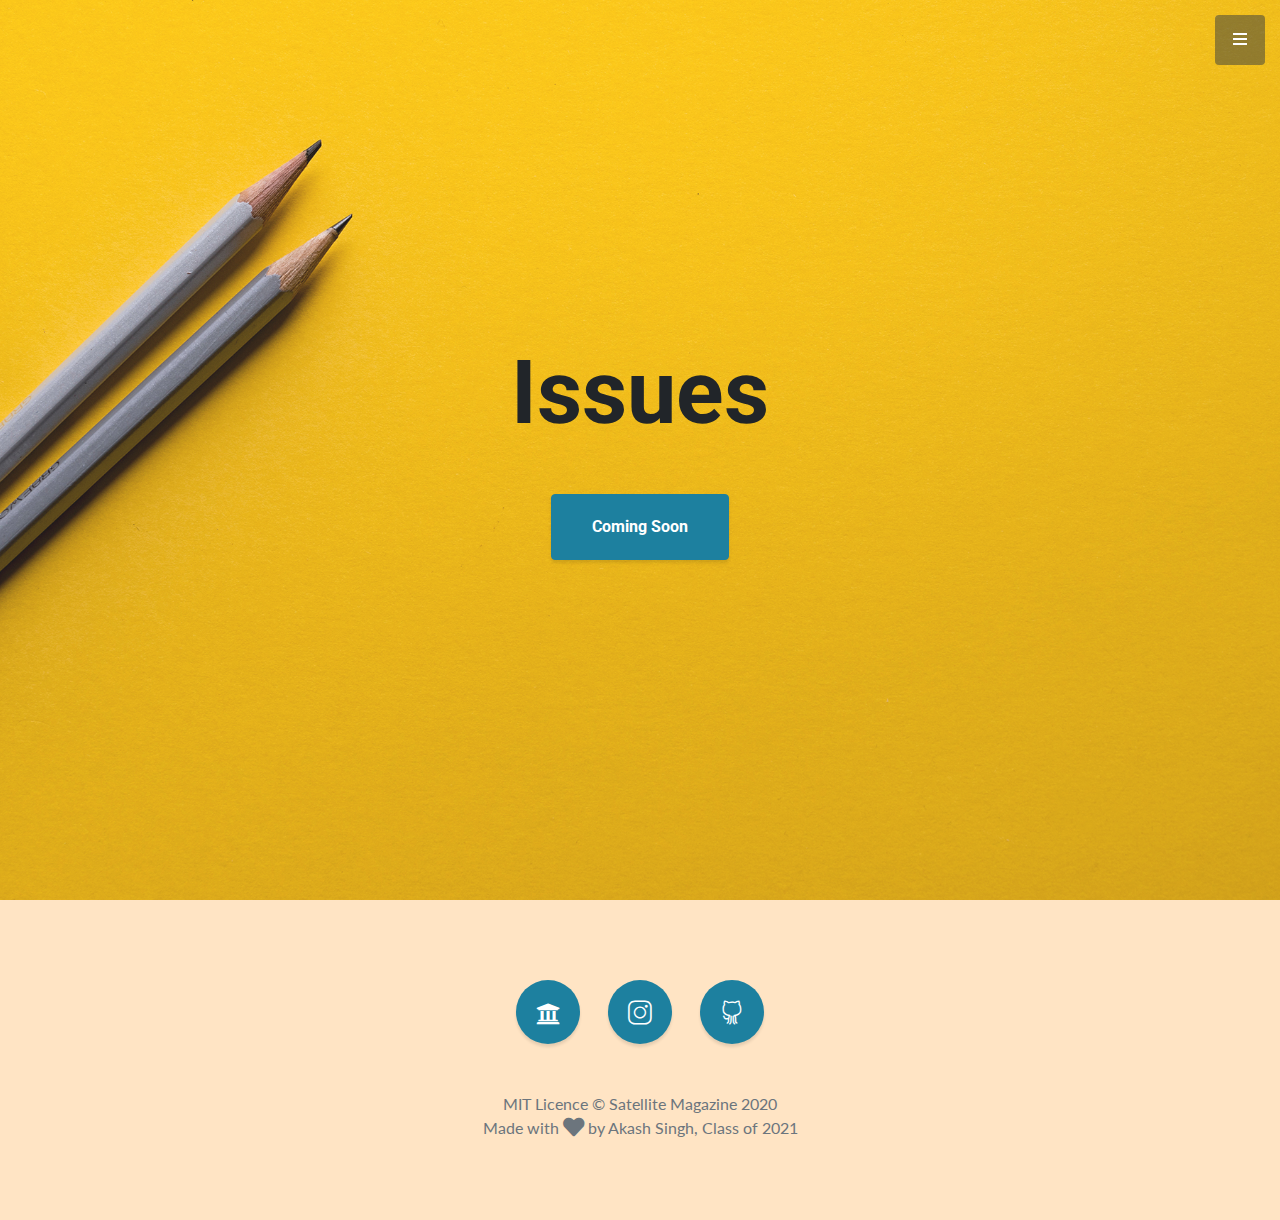
==== src/issue.html @ 0e90b4c0 "Initial commit" ====
<!DOCTYPE html>
<html lang="en">

<head>

  <meta charset="utf-8">
  <meta name="viewport" content="width=device-width, initial-scale=1, shrink-to-fit=no">
  <meta name="description" content="">
  <meta name="author" content="">
  <link href="https://fonts.googleapis.com/css2?family=Open+Sans&family=Raleway&family=Roboto&display=swap" rel="stylesheet">
  <link href="https://fonts.googleapis.com/css2?family=Lato:wght@900&family=Open+Sans&family=Raleway&family=Roboto:wght@400;700&display=swap" rel="stylesheet">

  <title>Satellite - Student Council Magazine</title>

  <!-- Bootstrap Core CSS -->
  <link href="../vendor/bootstrap/css/bootstrap.min.css" rel="stylesheet">

  <!-- Custom Fonts -->
  <link href="../vendor/fontawesome-free/css/all.min.css" rel="stylesheet" type="text/css">
  <link href="../vendor/simple-line-icons/css/simple-line-icons.css" rel="stylesheet">

  <!-- Custom CSS -->
  <link href="../css/stylish-portfolio.min.css" rel="stylesheet">
  <link href="../css/stylish-portfolio.css" rel="stylesheet">

</head>

<body id="page-top">

  <!-- Navigation -->
  <a class="menu-toggle rounded" href="#">
    <i class="fas fa-bars"></i>
  </a>
  <nav id="sidebar-wrapper">
    <ul class="sidebar-nav">
      <li class="sidebar-brand">
        <a class="js-scroll-trigger" href="#page-top" style="font-family: 'Lato', sans-serif;">Satellite</a>
      </li>
      <li class="sidebar-nav-item">
        <a class="js-scroll-trigger" href="#page-top">Home</a>
      </li>
      <li class="sidebar-nav-item">
        <a class="js-scroll-trigger" href="#about">About</a>
      </li>
      <li class="sidebar-nav-item">
        <a class="js-scroll-trigger" href="#services">Team</a>
      </li>
      <li class="sidebar-nav-item">
        <a class="js-scroll-trigger" href="#portfolio">Magazine</a>
      </li>
      <li class="sidebar-nav-item">
        <a class="js-scroll-trigger" href="#contact">Contact</a>
      </li>
    </ul>
  </nav>

  <!-- Header -->
  <header class="masthead d-flex" style="font-family: roboto;">
    <div class="container text-center my-auto">
      <h1 class="mb-1">Issues</h1>
      <h3 class="mb-5">
      </h3>
      <a class="btn btn-primary btn-xl js-scroll-trigger" href="#issues">Coming Soon</a>
    </div>
    <div class="overlay"></div>
  </header>
</body>
  <!-- Footer -->
  <footer class="footer text-center" style="font-family: lato; background-color:bisque;">
    <div class="container">
      <ul class="list-inline mb-5">
        <li class="list-inline-item">
          <a class="social-link rounded-circle text-white mr-3" href="#!" target="_blank">
            <i class="fa fa-university"></i>
          </a>
        </li>
        <li class="list-inline-item">
          <a class="social-link rounded-circle text-white mr-3" href="https://www.instagram.com/satellitemagazine_tbs/" target="_blank">
            <i class="icon-social-instagram"></i>
          </a>
        </li>
        <li class="list-inline-item">
          <a class="social-link rounded-circle text-white" href="#!" target="_blank">
            <i class="icon-social-github"></i>
          </a>
        </li>
      </ul>
      <p class="text-muted mb-0">MIT Licence &copy; Satellite Magazine 2020</p>
      <p class="text-muted  mb-0">Made with
        <i class="fa fa-lg fa-heart"></i>
        by Akash Singh, Class of 2021</p>
    </div>
  </footer>

  <!-- Scroll to Top Button-->
  <a class="scroll-to-top rounded js-scroll-trigger" href="#page-top">
    <i class="fas fa-angle-up"></i>
  </a>

  <!-- Bootstrap core JavaScript -->
  <script src="../vendor/jquery/jquery.min.js"></script>
  <script src="../vendor/bootstrap/js/bootstrap.bundle.min.js"></script>

  <!-- Plugin JavaScript -->
  <script src="../vendor/jquery-easing/jquery.easing.min.js"></script>

  <!-- Custom scripts for this template -->
  <script src="../js/stylish-portfolio.min.js"></script>

</body>

</html>
---- vendor/simple-line-icons/css/simple-line-icons.css ----
@font-face {
  font-family: 'simple-line-icons';
  src: url('../fonts/Simple-Line-Icons.eot?v=2.4.0');
  src: url('../fonts/Simple-Line-Icons.eot?v=2.4.0#iefix') format('embedded-opentype'), url('../fonts/Simple-Line-Icons.woff2?v=2.4.0') format('woff2'), url('../fonts/Simple-Line-Icons.ttf?v=2.4.0') format('truetype'), url('../fonts/Simple-Line-Icons.woff?v=2.4.0') format('woff'), url('../fonts/Simple-Line-Icons.svg?v=2.4.0#simple-line-icons') format('svg');
  font-weight: normal;
  font-style: normal;
}
/*
 Use the following CSS code if you want to have a class per icon.
 Instead of a list of all class selectors, you can use the generic [class*="icon-"] selector, but it's slower:
*/
.icon-user,
.icon-people,
.icon-user-female,
.icon-user-follow,
.icon-user-following,
.icon-user-unfollow,
.icon-login,
.icon-logout,
.icon-emotsmile,
.icon-phone,
.icon-call-end,
.icon-call-in,
.icon-call-out,
.icon-map,
.icon-location-pin,
.icon-direction,
.icon-directions,
.icon-compass,
.icon-layers,
.icon-menu,
.icon-list,
.icon-options-vertical,
.icon-options,
.icon-arrow-down,
.icon-arrow-left,
.icon-arrow-right,
.icon-arrow-up,
.icon-arrow-up-circle,
.icon-arrow-left-circle,
.icon-arrow-right-circle,
.icon-arrow-down-circle,
.icon-check,
.icon-clock,
.icon-plus,
.icon-minus,
.icon-close,
.icon-event,
.icon-exclamation,
.icon-organization,
.icon-trophy,
.icon-screen-smartphone,
.icon-screen-desktop,
.icon-plane,
.icon-notebook,
.icon-mustache,
.icon-mouse,
.icon-magnet,
.icon-energy,
.icon-disc,
.icon-cursor,
.icon-cursor-move,
.icon-crop,
.icon-chemistry,
.icon-speedometer,
.icon-shield,
.icon-screen-tablet,
.icon-magic-wand,
.icon-hourglass,
.icon-graduation,
.icon-ghost,
.icon-game-controller,
.icon-fire,
.icon-eyeglass,
.icon-envelope-open,
.icon-envelope-letter,
.icon-bell,
.icon-badge,
.icon-anchor,
.icon-wallet,
.icon-vector,
.icon-speech,
.icon-puzzle,
.icon-printer,
.icon-present,
.icon-playlist,
.icon-pin,
.icon-picture,
.icon-handbag,
.icon-globe-alt,
.icon-globe,
.icon-folder-alt,
.icon-folder,
.icon-film,
.icon-feed,
.icon-drop,
.icon-drawer,
.icon-docs,
.icon-doc,
.icon-diamond,
.icon-cup,
.icon-calculator,
.icon-bubbles,
.icon-briefcase,
.icon-book-open,
.icon-basket-loaded,
.icon-basket,
.icon-bag,
.icon-action-undo,
.icon-action-redo,
.icon-wrench,
.icon-umbrella,
.icon-trash,
.icon-tag,
.icon-support,
.icon-frame,
.icon-size-fullscreen,
.icon-size-actual,
.icon-shuffle,
.icon-share-alt,
.icon-share,
.icon-rocket,
.icon-question,
.icon-pie-chart,
.icon-pencil,
.icon-note,
.icon-loop,
.icon-home,
.icon-grid,
.icon-graph,
.icon-microphone,
.icon-music-tone-alt,
.icon-music-tone,
.icon-earphones-alt,
.icon-earphones,
.icon-equalizer,
.icon-like,
.icon-dislike,
.icon-control-start,
.icon-control-rewind,
.icon-control-play,
.icon-control-pause,
.icon-control-forward,
.icon-control-end,
.icon-volume-1,
.icon-volume-2,
.icon-volume-off,
.icon-calendar,
.icon-bulb,
.icon-chart,
.icon-ban,
.icon-bubble,
.icon-camrecorder,
.icon-camera,
.icon-cloud-download,
.icon-cloud-upload,
.icon-envelope,
.icon-eye,
.icon-flag,
.icon-heart,
.icon-info,
.icon-key,
.icon-link,
.icon-lock,
.icon-lock-open,
.icon-magnifier,
.icon-magnifier-add,
.icon-magnifier-remove,
.icon-paper-clip,
.icon-paper-plane,
.icon-power,
.icon-refresh,
.icon-reload,
.icon-settings,
.icon-star,
.icon-symbol-female,
.icon-symbol-male,
.icon-target,
.icon-credit-card,
.icon-paypal,
.icon-social-tumblr,
.icon-social-twitter,
.icon-social-facebook,
.icon-social-instagram,
.icon-social-linkedin,
.icon-social-pinterest,
.icon-social-github,
.icon-social-google,
.icon-social-reddit,
.icon-social-skype,
.icon-social-dribbble,
.icon-social-behance,
.icon-social-foursqare,
.icon-social-soundcloud,
.icon-social-spotify,
.icon-social-stumbleupon,
.icon-social-youtube,
.icon-social-dropbox,
.icon-social-vkontakte,
.icon-social-steam {
  font-family: 'simple-line-icons';
  speak: none;
  font-style: normal;
  font-weight: normal;
  font-variant: normal;
  text-transform: none;
  line-height: 1;
  /* Better Font Rendering =========== */
  -webkit-font-smoothing: antialiased;
  -moz-osx-font-smoothing: grayscale;
}
.icon-user:before {
  content: "\e005";
}
.icon-people:before {
  content: "\e001";
}
.icon-user-female:before {
  content: "\e000";
}
.icon-user-follow:before {
  content: "\e002";
}
.icon-user-following:before {
  content: "\e003";
}
.icon-user-unfollow:before {
  content: "\e004";
}
.icon-login:before {
  content: "\e066";
}
.icon-logout:before {
  content: "\e065";
}
.icon-emotsmile:before {
  content: "\e021";
}
.icon-phone:before {
  content: "\e600";
}
.icon-call-end:before {
  content: "\e048";
}
.icon-call-in:before {
  content: "\e047";
}
.icon-call-out:before {
  content: "\e046";
}
.icon-map:before {
  content: "\e033";
}
.icon-location-pin:before {
  content: "\e096";
}
.icon-direction:before {
  content: "\e042";
}
.icon-directions:before {
  content: "\e041";
}
.icon-compass:before {
  content: "\e045";
}
.icon-layers:before {
  content: "\e034";
}
.icon-menu:before {
  content: "\e601";
}
.icon-list:before {
  content: "\e067";
}
.icon-options-vertical:before {
  content: "\e602";
}
.icon-options:before {
  content: "\e603";
}
.icon-arrow-down:before {
  content: "\e604";
}
.icon-arrow-left:before {
  content: "\e605";
}
.icon-arrow-right:before {
  content: "\e606";
}
.icon-arrow-up:before {
  content: "\e607";
}
.icon-arrow-up-circle:before {
  content: "\e078";
}
.icon-arrow-left-circle:before {
  content: "\e07a";
}
.icon-arrow-right-circle:before {
  content: "\e079";
}
.icon-arrow-down-circle:before {
  content: "\e07b";
}
.icon-check:before {
  content: "\e080";
}
.icon-clock:before {
  content: "\e081";
}
.icon-plus:before {
  content: "\e095";
}
.icon-minus:before {
  content: "\e615";
}
.icon-close:before {
  content: "\e082";
}
.icon-event:before {
  content: "\e619";
}
.icon-exclamation:before {
  content: "\e617";
}
.icon-organization:before {
  content: "\e616";
}
.icon-trophy:before {
  content: "\e006";
}
.icon-screen-smartphone:before {
  content: "\e010";
}
.icon-screen-desktop:before {
  content: "\e011";
}
.icon-plane:before {
  content: "\e012";
}
.icon-notebook:before {
  content: "\e013";
}
.icon-mustache:before {
  content: "\e014";
}
.icon-mouse:before {
  content: "\e015";
}
.icon-magnet:before {
  content: "\e016";
}
.icon-energy:before {
  content: "\e020";
}
.icon-disc:before {
  content: "\e022";
}
.icon-cursor:before {
  content: "\e06e";
}
.icon-cursor-move:before {
  content: "\e023";
}
.icon-crop:before {
  content: "\e024";
}
.icon-chemistry:before {
  content: "\e026";
}
.icon-speedometer:before {
  content: "\e007";
}
.icon-shield:before {
  content: "\e00e";
}
.icon-screen-tablet:before {
  content: "\e00f";
}
.icon-magic-wand:before {
  content: "\e017";
}
.icon-hourglass:before {
  content: "\e018";
}
.icon-graduation:before {
  content: "\e019";
}
.icon-ghost:before {
  content: "\e01a";
}
.icon-game-controller:before {
  content: "\e01b";
}
.icon-fire:before {
  content: "\e01c";
}
.icon-eyeglass:before {
  content: "\e01d";
}
.icon-envelope-open:before {
  content: "\e01e";
}
.icon-envelope-letter:before {
  content: "\e01f";
}
.icon-bell:before {
  content: "\e027";
}
.icon-badge:before {
  content: "\e028";
}
.icon-anchor:before {
  content: "\e029";
}
.icon-wallet:before {
  content: "\e02a";
}
.icon-vector:before {
  content: "\e02b";
}
.icon-speech:before {
  content: "\e02c";
}
.icon-puzzle:before {
  content: "\e02d";
}
.icon-printer:before {
  content: "\e02e";
}
.icon-present:before {
  content: "\e02f";
}
.icon-playlist:before {
  content: "\e030";
}
.icon-pin:before {
  content: "\e031";
}
.icon-picture:before {
  content: "\e032";
}
.icon-handbag:before {
  content: "\e035";
}
.icon-globe-alt:before {
  content: "\e036";
}
.icon-globe:before {
  content: "\e037";
}
.icon-folder-alt:before {
  content: "\e039";
}
.icon-folder:before {
  content: "\e089";
}
.icon-film:before {
  content: "\e03a";
}
.icon-feed:before {
  content: "\e03b";
}
.icon-drop:before {
  content: "\e03e";
}
.icon-drawer:before {
  content: "\e03f";
}
.icon-docs:before {
  content: "\e040";
}
.icon-doc:before {
  content: "\e085";
}
.icon-diamond:before {
  content: "\e043";
}
.icon-cup:before {
  content: "\e044";
}
.icon-calculator:before {
  content: "\e049";
}
.icon-bubbles:before {
  content: "\e04a";
}
.icon-briefcase:before {
  content: "\e04b";
}
.icon-book-open:before {
  content: "\e04c";
}
.icon-basket-loaded:before {
  content: "\e04d";
}
.icon-basket:before {
  content: "\e04e";
}
.icon-bag:before {
  content: "\e04f";
}
.icon-action-undo:before {
  content: "\e050";
}
.icon-action-redo:before {
  content: "\e051";
}
.icon-wrench:before {
  content: "\e052";
}
.icon-umbrella:before {
  content: "\e053";
}
.icon-trash:before {
  content: "\e054";
}
.icon-tag:before {
  content: "\e055";
}
.icon-support:before {
  content: "\e056";
}
.icon-frame:before {
  content: "\e038";
}
.icon-size-fullscreen:before {
  content: "\e057";
}
.icon-size-actual:before {
  content: "\e058";
}
.icon-shuffle:before {
  content: "\e059";
}
.icon-share-alt:before {
  content: "\e05a";
}
.icon-share:before {
  content: "\e05b";
}
.icon-rocket:before {
  content: "\e05c";
}
.icon-question:before {
  content: "\e05d";
}
.icon-pie-chart:before {
  content: "\e05e";
}
.icon-pencil:before {
  content: "\e05f";
}
.icon-note:before {
  content: "\e060";
}
.icon-loop:before {
  content: "\e064";
}
.icon-home:before {
  content: "\e069";
}
.icon-grid:before {
  content: "\e06a";
}
.icon-graph:before {
  content: "\e06b";
}
.icon-microphone:before {
  content: "\e063";
}
.icon-music-tone-alt:before {
  content: "\e061";
}
.icon-music-tone:before {
  content: "\e062";
}
.icon-earphones-alt:before {
  content: "\e03c";
}
.icon-earphones:before {
  content: "\e03d";
}
.icon-equalizer:before {
  content: "\e06c";
}
.icon-like:before {
  content: "\e068";
}
.icon-dislike:before {
  content: "\e06d";
}
.icon-control-start:before {
  content: "\e06f";
}
.icon-control-rewind:before {
  content: "\e070";
}
.icon-control-play:before {
  content: "\e071";
}
.icon-control-pause:before {
  content: "\e072";
}
.icon-control-forward:before {
  content: "\e073";
}
.icon-control-end:before {
  content: "\e074";
}
.icon-volume-1:before {
  content: "\e09f";
}
.icon-volume-2:before {
  content: "\e0a0";
}
.icon-volume-off:before {
  content: "\e0a1";
}
.icon-calendar:before {
  content: "\e075";
}
.icon-bulb:before {
  content: "\e076";
}
.icon-chart:before {
  content: "\e077";
}
.icon-ban:before {
  content: "\e07c";
}
.icon-bubble:before {
  content: "\e07d";
}
.icon-camrecorder:before {
  content: "\e07e";
}
.icon-camera:before {
  content: "\e07f";
}
.icon-cloud-download:before {
  content: "\e083";
}
.icon-cloud-upload:before {
  content: "\e084";
}
.icon-envelope:before {
  content: "\e086";
}
.icon-eye:before {
  content: "\e087";
}
.icon-flag:before {
  content: "\e088";
}
.icon-heart:before {
  content: "\e08a";
}
.icon-info:before {
  content: "\e08b";
}
.icon-key:before {
  content: "\e08c";
}
.icon-link:before {
  content: "\e08d";
}
.icon-lock:before {
  content: "\e08e";
}
.icon-lock-open:before {
  content: "\e08f";
}
.icon-magnifier:before {
  content: "\e090";
}
.icon-magnifier-add:before {
  content: "\e091";
}
.icon-magnifier-remove:before {
  content: "\e092";
}
.icon-paper-clip:before {
  content: "\e093";
}
.icon-paper-plane:before {
  content: "\e094";
}
.icon-power:before {
  content: "\e097";
}
.icon-refresh:before {
  content: "\e098";
}
.icon-reload:before {
  content: "\e099";
}
.icon-settings:before {
  content: "\e09a";
}
.icon-star:before {
  content: "\e09b";
}
.icon-symbol-female:before {
  content: "\e09c";
}
.icon-symbol-male:before {
  content: "\e09d";
}
.icon-target:before {
  content: "\e09e";
}
.icon-credit-card:before {
  content: "\e025";
}
.icon-paypal:before {
  content: "\e608";
}
.icon-social-tumblr:before {
  content: "\e00a";
}
.icon-social-twitter:before {
  content: "\e009";
}
.icon-social-facebook:before {
  content: "\e00b";
}
.icon-social-instagram:before {
  content: "\e609";
}
.icon-social-linkedin:before {
  content: "\e60a";
}
.icon-social-pinterest:before {
  content: "\e60b";
}
.icon-social-github:before {
  content: "\e60c";
}
.icon-social-google:before {
  content: "\e60d";
}
.icon-social-reddit:before {
  content: "\e60e";
}
.icon-social-skype:before {
  content: "\e60f";
}
.icon-social-dribbble:before {
  content: "\e00d";
}
.icon-social-behance:before {
  content: "\e610";
}
.icon-social-foursqare:before {
  content: "\e611";
}
.icon-social-soundcloud:before {
  content: "\e612";
}
.icon-social-spotify:before {
  content: "\e613";
}
.icon-social-stumbleupon:before {
  content: "\e614";
}
.icon-social-youtube:before {
  content: "\e008";
}
.icon-social-dropbox:before {
  content: "\e00c";
}
.icon-social-vkontakte:before {
  content: "\e618";
}
.icon-social-steam:before {
  content: "\e620";
}
---- css/stylish-portfolio.min.css ----
/*!
 * Start Bootstrap - Stylish Portfolio v5.0.8 (https://startbootstrap.com/themes/stylish-portfolio)
 * Copyright 2013-2020 Start Bootstrap
 * Licensed under MIT (https://github.com/StartBootstrap/startbootstrap-stylish-portfolio/blob/master/LICENSE)
 */
 
 body,html{width:100%;height:100%}body{font-family:'Source Sans Pro'}.btn-xl{padding:1.25rem 2.5rem}.content-section{padding-top:7.5rem;padding-bottom:7.5rem}.content-section-heading h2{font-size:3rem}.content-section-heading h3{font-size:1rem;text-transform:uppercase}h1,h2,h3,h4,h5,h6{font-weight:700}.text-faded{color:rgba(255,255,255,.7)}.map{height:30rem}@media (max-width:992px){.map{height:75%}}.map iframe{pointer-events:none}.scroll-to-top{position:fixed;right:15px;bottom:15px;display:none;width:50px;height:50px;text-align:center;color:#fff;background:rgba(52,58,64,.5);line-height:45px}.scroll-to-top:focus,.scroll-to-top:hover{color:#fff}.scroll-to-top:hover{background:#343a40}.scroll-to-top i{font-weight:800}.masthead{min-height:30rem;position:relative;display:table;width:100%;height:auto;padding-top:8rem;padding-bottom:8rem;background:linear-gradient(90deg,rgba(255,255,255,.1) 0,rgba(255,255,255,.1) 100%),url(../img/bg-masthead.jpg);background-position:center center;background-repeat:no-repeat;background-size:cover}.masthead h1{font-size:4rem;margin:0;padding:0}@media (min-width:992px){.masthead{height:100vh}.masthead h1{font-size:5.5rem}}#sidebar-wrapper{position:fixed;z-index:2;right:0;width:250px;height:100%;transition:all .4s ease 0s;transform:translateX(250px);background:#1d809f;border-left:1px solid rgba(255,255,255,.1)}.sidebar-nav{position:absolute;top:0;width:250px;margin:0;padding:0;list-style:none}.sidebar-nav li.sidebar-nav-item a{display:block;text-decoration:none;color:#fff;padding:15px}.sidebar-nav li a:hover{text-decoration:none;color:#fff;background:rgba(255,255,255,.2)}.sidebar-nav li a:active,.sidebar-nav li a:focus{text-decoration:none}.sidebar-nav>.sidebar-brand{font-size:1.2rem;background:rgba(52,58,64,.1);height:80px;line-height:50px;padding-top:15px;padding-bottom:15px;padding-left:15px}.sidebar-nav>.sidebar-brand a{color:#fff}.sidebar-nav>.sidebar-brand a:hover{color:#fff;background:0 0}#sidebar-wrapper.active{right:250px;width:250px;transition:all .4s ease 0s}.menu-toggle{position:fixed;right:15px;top:15px;width:50px;height:50px;text-align:center;color:#fff;background:rgba(52,58,64,.5);line-height:50px;z-index:999}.menu-toggle:focus,.menu-toggle:hover{color:#fff}.menu-toggle:hover{background:#343a40}.service-icon{background-color:#fff;color:#1d809f;height:7rem;width:7rem;display:block;line-height:7.5rem;font-size:2.25rem;box-shadow:0 3px 3px 0 rgba(0,0,0,.1)}.callout{padding:15rem 0;background:linear-gradient(90deg,rgba(255,255,255,.1) 0,rgba(255,255,255,.1) 100%),url(../img/bg-callout.jpg);background-position:center center;background-repeat:no-repeat;background-size:cover}.callout h2{font-size:3.5rem;font-weight:700;display:block;max-width:30rem}.portfolio-item{display:block;position:relative;overflow:hidden;max-width:530px;margin:auto auto 1rem}.portfolio-item .caption{display:flex;height:100%;width:100%;background-color:rgba(33,37,41,.2);position:absolute;top:0;bottom:0;z-index:1}.portfolio-item .caption .caption-content{color:#fff;margin:auto 2rem 2rem}.portfolio-item .caption .caption-content h2{font-size:.8rem;text-transform:uppercase}.portfolio-item .caption .caption-content p{font-weight:300;font-size:1.2rem}@media (min-width:992px){.portfolio-item{max-width:none;margin:0}.portfolio-item .caption{transition:background-color .7s,-webkit-clip-path .25s ease-out;transition:clip-path .25s ease-out,background-color .7s;transition:clip-path .25s ease-out,background-color .7s,-webkit-clip-path .25s ease-out;-webkit-clip-path:inset(0);clip-path:inset(0)}.portfolio-item .caption .caption-content{transition:opacity .25s;margin-left:5rem;margin-right:5rem;margin-bottom:5rem}.portfolio-item img{transition:-webkit-clip-path .25s ease-out;transition:clip-path .25s ease-out;transition:clip-path .25s ease-out,-webkit-clip-path .25s ease-out;-webkit-clip-path:inset(-1px);clip-path:inset(-1px)}.portfolio-item:hover img{-webkit-clip-path:inset(2rem);clip-path:inset(2rem)}.portfolio-item:hover .caption{background-color:rgba(29,128,159,.9);-webkit-clip-path:inset(2rem);clip-path:inset(2rem)}}.map iframe{height:100%;width:100%;border:0}footer.footer{padding-top:5rem;padding-bottom:5rem}footer.footer .social-link{display:block;height:4rem;width:4rem;line-height:4.3rem;font-size:1.5rem;background-color:#1d809f;transition:background-color .15s ease-in-out;box-shadow:0 3px 3px 0 rgba(0,0,0,.1)}footer.footer .social-link:hover{background-color:#155d74;text-decoration:none}a{color:#1d809f}a:active,a:focus,a:hover{color:#155d74}.btn-primary{background-color:#1d809f!important;border-color:#1d809f!important;color:#fff!important}.btn-primary:active,.btn-primary:focus,.btn-primary:hover{background-color:#155d74!important;border-color:#155d74!important}.btn-secondary{background-color:#ecb807!important;border-color:#ecb807!important;color:#fff!important}.btn-secondary:active,.btn-secondary:focus,.btn-secondary:hover{background-color:#ba9106!important;border-color:#ba9106!important}.btn-dark{color:#fff!important}.btn{box-shadow:0 3px 3px 0 rgba(0,0,0,.1);font-weight:700}.bg-primary{background-color:#1d809f!important}.text-primary{color:#1d809f!important}.text-secondary{color:#ecb807!important}
.img-responsive {
    height: auto;
    width: auto;
    max-height: 72px;
    max-width: 250px;
}
---- css/stylish-portfolio.css ----
/*!
 * Start Bootstrap - Stylish Portfolio v5.0.8 (https://startbootstrap.com/themes/stylish-portfolio)
 * Copyright 2013-2020 Start Bootstrap
 * Licensed under MIT (https://github.com/StartBootstrap/startbootstrap-stylish-portfolio/blob/master/LICENSE)
 */



@import url('https://fonts.googleapis.com/css2?family=Open+Sans&family=Oswald&family=Raleway&family=Roboto&display=swap');

body,
html {
  width: 100%;
  height: 100%;
  font-family: Lato;
}

canvas {
  display: block;
  vertical-align: bottom;
}

/* ---- particles.js container ---- */

#particles-js {
  position: absolute;
  width: 100%;
  height: 100%;
  background-color: #b61924;
  background-image: url("");
  background-repeat: no-repeat;
  background-size: cover;
  background-position: 50% 50%;
}

#particles-js {
  background-color: #b61924;
  position: fixed;
  top: 0;
  right: 0;
  bottom: 0;
  left: 0;
  z-index: 0;
}

#overlay {
  position: relative;
  padding: 50px;
}


.img-responsive {
  height: auto;
  width: auto;
  max-height: 72px;
  max-width: 250px;
}

body {
  font-family: 'Source Sans Pro';
  margin: 0;
  
}

.btn-xl {
  padding: 1.25rem 2.5rem;
}

.content-section {
  padding-top: 7.5rem;
  padding-bottom: 7.5rem;
}

.content-section-heading h2 {
  font-size: 3rem;
}

.content-section-heading h3 {
  font-size: 1rem;
  text-transform: uppercase;
}

h1,
h2,
h3,
h4,
h5,
h6 {
  font-weight: 700;
}

.text-faded {
  color: rgba(255, 255, 255, 0.7);
}

/* Map */
.map {
  height: 30rem;
}

@media (max-width: 992px) {
  .map {
    height: 75%;
  }
}

.map iframe {
  pointer-events: none;
}

.scroll-to-top {
  position: fixed;
  right: 15px;
  bottom: 15px;
  display: none;
  width: 50px;
  height: 50px;
  text-align: center;
  color: white;
  background: rgba(52, 58, 64, 0.5);
  line-height: 45px;
}

.scroll-to-top:focus, .scroll-to-top:hover {
  color: white;
}

.scroll-to-top:hover {
  background: #343a40;
}

.scroll-to-top i {
  font-weight: 800;
}

.masthead {
  min-height: 30rem;
  position: relative;
  display: table;
  width: 100%;
  height: auto;
  padding-top: 8rem;
  padding-bottom: 8rem;
  background: linear-gradient(90deg, rgba(255, 255, 255, 0.1) 0%, rgba(255, 255, 255, 0.1) 100%), url("../img/bg-masthead.jpg");
  background-position: center center;
  background-repeat: no-repeat;
  background-size: cover;
}

.masthead h1 {
  font-size: 4rem;
  margin: 0;
  padding: 0;
}

@media (min-width: 992px) {
  .masthead {
    height: 100vh;
  }
  .masthead h1 {
    font-size: 5.5rem;
  }
}

/* Side Menu */
#sidebar-wrapper {
  position: fixed;
  z-index: 2;
  right: 0;
  width: 250px;
  height: 100%;
  transition: all 0.4s ease 0s;
  transform: translateX(250px);
  background: #1D809F;
  border-left: 1px solid rgba(255, 255, 255, 0.1);
}

.sidebar-nav {
  position: absolute;
  top: 0;
  width: 250px;
  margin: 0;
  padding: 0;
  list-style: none;
}

.sidebar-nav li.sidebar-nav-item a {
  display: block;
  text-decoration: none;
  color: #fff;
  padding: 15px;
}

.sidebar-nav li a:hover {
  text-decoration: none;
  color: #fff;
  background: rgba(255, 255, 255, 0.2);
}

.sidebar-nav li a:active,
.sidebar-nav li a:focus {
  text-decoration: none;
}

.sidebar-nav > .sidebar-brand {
  font-size: 1.2rem;
  background: rgba(52, 58, 64, 0.1);
  height: 80px;
  line-height: 50px;
  padding-top: 15px;
  padding-bottom: 15px;
  padding-left: 15px;
}

.sidebar-nav > .sidebar-brand a {
  color: #fff;
}

.sidebar-nav > .sidebar-brand a:hover {
  color: #fff;
  background: none;
}

#sidebar-wrapper.active {
  right: 250px;
  width: 250px;
  transition: all 0.4s ease 0s;
}

.menu-toggle {
  position: fixed;
  right: 15px;
  top: 15px;
  width: 50px;
  height: 50px;
  text-align: center;
  color: #fff;
  background: rgba(52, 58, 64, 0.5);
  line-height: 50px;
  z-index: 999;
}

.menu-toggle:focus, .menu-toggle:hover {
  color: #fff;
}

.menu-toggle:hover {
  background: #343a40;
}

.service-icon {
  background-color: #fff;
  color: #1D809F;
  height: 7rem;
  width: 7rem;
  display: block;
  line-height: 7.5rem;
  font-size: 2.25rem;
  box-shadow: 0 3px 3px 0 rgba(0, 0, 0, 0.1);
}

.callout {
  padding: 15rem 0;
  background: linear-gradient(90deg, rgba(255, 255, 255, 0.1) 0%, rgba(255, 255, 255, 0.1) 100%), url("../img/bg-callout.jpg");
  background-position: center center;
  background-repeat: no-repeat;
  background-size: cover;
}

.callout h2 {
  font-size: 3.5rem;
  font-weight: 700;
  display: block;
  max-width: 30rem;
}

.portfolio-item {
  display: block;
  position: relative;
  overflow: hidden;
  max-width: 530px;
  margin: auto auto 1rem;
}

.portfolio-item .caption {
  display: flex;
  height: 100%;
  width: 100%;
  background-color: rgba(33, 37, 41, 0.2);
  position: absolute;
  top: 0;
  bottom: 0;
  z-index: 1;
}

.portfolio-item .caption .caption-content {
  color: #fff;
  margin: auto 2rem 2rem;
}

.portfolio-item .caption .caption-content h2 {
  font-size: 0.8rem;
  text-transform: uppercase;
}

.portfolio-item .caption .caption-content p {
  font-weight: 300;
  font-size: 1.2rem;
}

@media (min-width: 992px) {
  .portfolio-item {
    max-width: none;
    margin: 0;
  }
  .portfolio-item .caption {
    transition: background-color 0.7s, -webkit-clip-path 0.25s ease-out;
    transition: clip-path 0.25s ease-out, background-color 0.7s;
    transition: clip-path 0.25s ease-out, background-color 0.7s, -webkit-clip-path 0.25s ease-out;
    -webkit-clip-path: inset(0px);
    clip-path: inset(0px);
  }
  .portfolio-item .caption .caption-content {
    transition: opacity 0.25s;
    margin-left: 5rem;
    margin-right: 5rem;
    margin-bottom: 5rem;
  }
  .portfolio-item img {
    transition: -webkit-clip-path 0.25s ease-out;
    transition: clip-path 0.25s ease-out;
    transition: clip-path 0.25s ease-out, -webkit-clip-path 0.25s ease-out;
    -webkit-clip-path: inset(-1px);
    clip-path: inset(-1px);
  }
  .portfolio-item:hover img {
    -webkit-clip-path: inset(2rem);
    clip-path: inset(2rem);
  }
  .portfolio-item:hover .caption {
    background-color: rgba(29, 128, 159, 0.9);
    -webkit-clip-path: inset(2rem);
    clip-path: inset(2rem);
  }
}

.map iframe {
  height: 100%;
  width: 100%;
  border: 0;
}

footer.footer {
  padding-top: 5rem;
  padding-bottom: 5rem;
}

footer.footer .social-link {
  display: block;
  height: 4rem;
  width: 4rem;
  line-height: 4.3rem;
  font-size: 1.5rem;
  background-color: #1D809F;
  transition: background-color 0.15s ease-in-out;
  box-shadow: 0 3px 3px 0 rgba(0, 0, 0, 0.1);
}

footer.footer .social-link:hover {
  background-color: #155d74;
  text-decoration: none;
}

a {
  color: #1D809F;
}

a:hover, a:focus, a:active {
  color: #155d74;
}

.btn-primary {
  background-color: #1D809F !important;
  border-color: #1D809F !important;
  color: #fff !important;
}

.btn-primary:hover, .btn-primary:focus, .btn-primary:active {
  background-color: #155d74 !important;
  border-color: #155d74 !important;
}

.btn-secondary {
  background-color: #ecb807 !important;
  border-color: #ecb807 !important;
  color: #fff !important;
}

.btn-secondary:hover, .btn-secondary:focus, .btn-secondary:active {
  background-color: #ba9106 !important;
  border-color: #ba9106 !important;
}

.btn-dark {
  color: #fff !important;
}

.btn {
  box-shadow: 0px 3px 3px 0px rgba(0, 0, 0, 0.1);
  font-weight: 700;
}

.bg-primary {
  background-color: #1D809F !important;
}

.bg-secondary{
  background-color: #ecb807 !important;
}

.text-primary {
  color: #1D809F !important;
}

.text-secondary {
  color: #ecb807 !important;
}
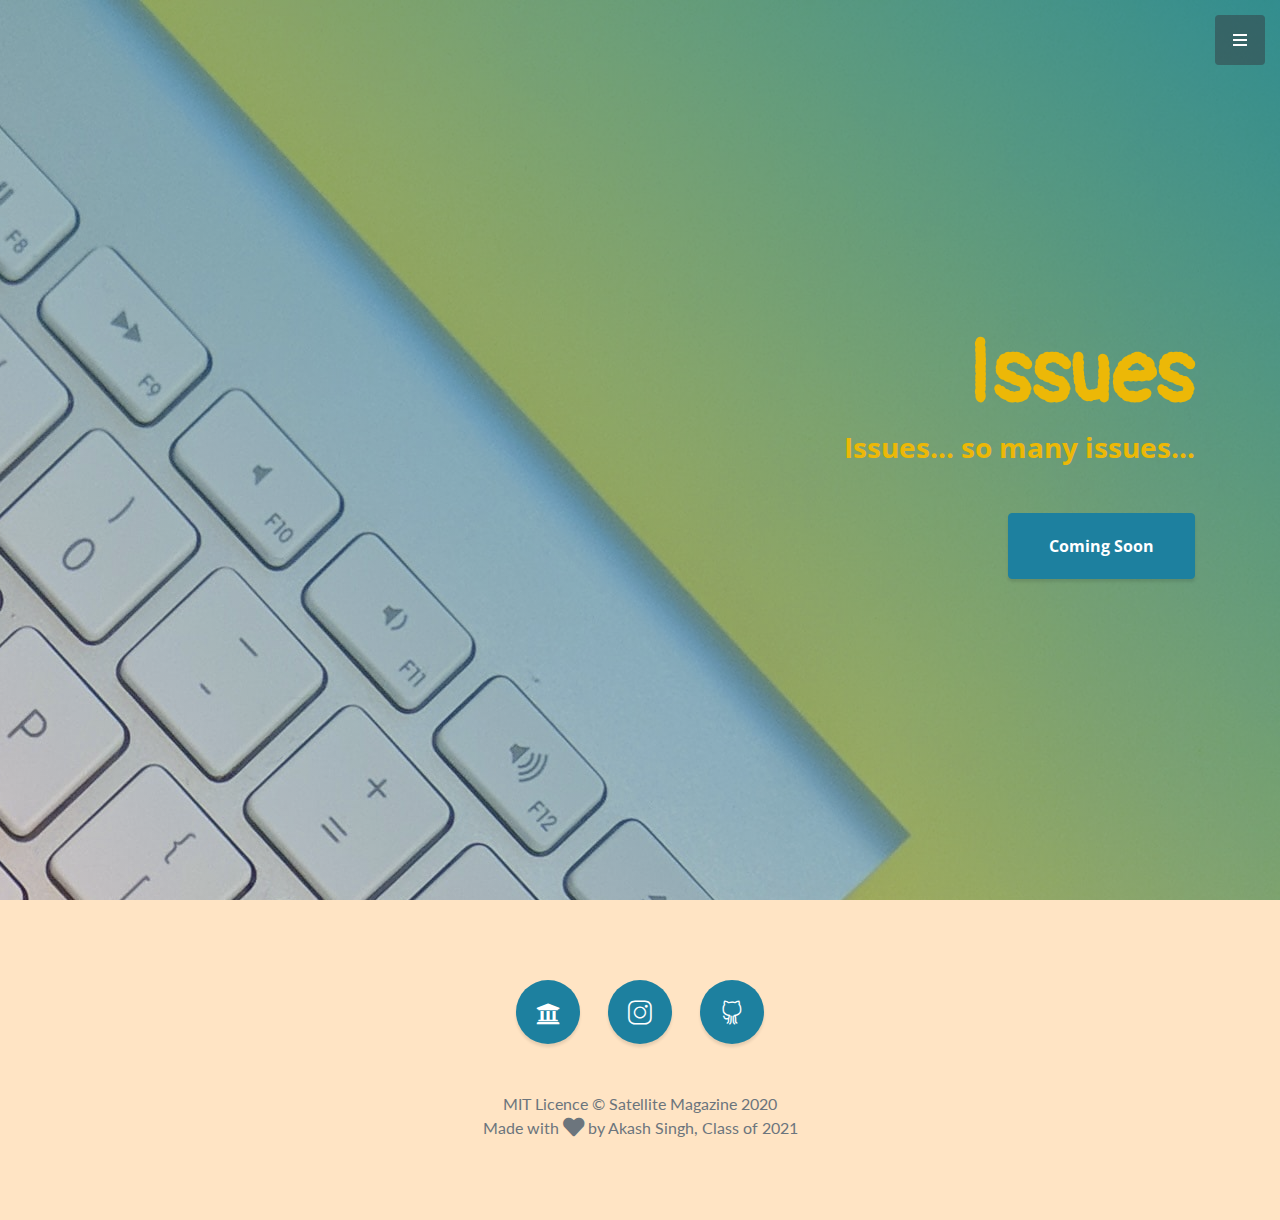
==== commit 5f943aa0: "Particle update + mdbootstrap" ====
--- a/src/issue.html
+++ b/src/issue.html
@@ -7,8 +7,8 @@
   <meta name="viewport" content="width=device-width, initial-scale=1, shrink-to-fit=no">
   <meta name="description" content="">
   <meta name="author" content="">
-  <link href="https://fonts.googleapis.com/css2?family=Open+Sans&family=Raleway&family=Roboto&display=swap" rel="stylesheet">
-  <link href="https://fonts.googleapis.com/css2?family=Lato:wght@900&family=Open+Sans&family=Raleway&family=Roboto:wght@400;700&display=swap" rel="stylesheet">
+  <link href="https://fonts.googleapis.com/css2?family=Lato:wght@900&family=Pangolin&display=swap" rel="stylesheet">
+
 
   <title>Satellite - Student Council Magazine</title>
 
@@ -20,12 +20,12 @@
   <link href="../vendor/simple-line-icons/css/simple-line-icons.css" rel="stylesheet">
 
   <!-- Custom CSS -->
-  <link href="../css/stylish-portfolio.min.css" rel="stylesheet">
-  <link href="../css/stylish-portfolio.css" rel="stylesheet">
+  <link href="../css/styles.min.css" rel="stylesheet">
+  <link href="../css/styles.css" rel="stylesheet">
 
 </head>
 
-<body id="page-top">
+<body id="page-top" style="font-family:'Open Sans';">
 
   <!-- Navigation -->
   <a class="menu-toggle rounded" href="#">
@@ -34,31 +34,34 @@
   <nav id="sidebar-wrapper">
     <ul class="sidebar-nav">
       <li class="sidebar-brand">
-        <a class="js-scroll-trigger" href="#page-top" style="font-family: 'Lato', sans-serif;">Satellite</a>
+        <a class="js-scroll-trigger" href="../index.html#page-top" style="font-family:'Pangolin';">Satellite</a>
       </li>
       <li class="sidebar-nav-item">
-        <a class="js-scroll-trigger" href="#page-top">Home</a>
+        <a class="js-scroll-trigger" href="../index.html#page-top">Home</a>
       </li>
       <li class="sidebar-nav-item">
-        <a class="js-scroll-trigger" href="#about">About</a>
+        <a class="js-scroll-trigger" href="../index.html#about">About</a>
       </li>
       <li class="sidebar-nav-item">
-        <a class="js-scroll-trigger" href="#services">Team</a>
+        <a class="js-scroll-trigger" href="../index.html#services">Team</a>
       </li>
       <li class="sidebar-nav-item">
-        <a class="js-scroll-trigger" href="#portfolio">Magazine</a>
+        <a class="js-scroll-trigger" href="../index.html#callout">Magazine</a>
       </li>
       <li class="sidebar-nav-item">
-        <a class="js-scroll-trigger" href="#contact">Contact</a>
+        <a class="js-scroll-trigger" href="../index.html#contact">Contact</a>
       </li>
     </ul>
   </nav>
 
   <!-- Header -->
-  <header class="masthead d-flex" style="font-family: roboto;">
-    <div class="container text-center my-auto">
-      <h1 class="mb-1">Issues</h1>
+  <header class="masthead d-flex" 
+  style="background: linear-gradient(225deg, #087fa3d3  00%, rgba(65, 0, 0, 0.1) 100%), url('../img/yellow3.jpg');
+        background-position: right top;">
+    <div class="container text-right my-auto">
+      <h1 class="mb-1" style="font-family:'Pangolin';">Issues</h1>
       <h3 class="mb-5">
+        Issues... so many issues...
       </h3>
       <a class="btn btn-primary btn-xl js-scroll-trigger" href="#issues">Coming Soon</a>
     </div>
@@ -105,7 +108,7 @@
   <script src="../vendor/jquery-easing/jquery.easing.min.js"></script>
 
   <!-- Custom scripts for this template -->
-  <script src="../js/stylish-portfolio.min.js"></script>
+  <script src="../js/script.min.js"></script>
 
 </body>
 
--- a/css/styles.css
+++ b/css/styles.css
@@ -0,0 +1,407 @@
+/*!
+ * Start Bootstrap - Stylish Portfolio v5.0.8 (https://startbootstrap.com/themes/stylish-portfolio)
+ * Copyright 2013-2020 Start Bootstrap
+ * Licensed under MIT (https://github.com/StartBootstrap/startbootstrap-stylish-portfolio/blob/master/LICENSE)
+ */
+
+
+
+@import url('https://fonts.googleapis.com/css2?family=Open+Sans&family=Oswald&family=Raleway&family=Roboto&display=swap');
+
+body,
+html {
+  width: 100%;
+  height: 100%;
+  font-family: Lato;
+}
+
+
+
+.img-responsive {
+  height: auto;
+  width: auto;
+  max-height: 72px;
+  max-width: 250px;
+}
+
+body {
+  font-family: 'Lato';
+  margin: 0;
+  overflow-x: hidden;
+}
+
+.btn-xl {
+  padding: 1.25rem 2.5rem;
+}
+
+.content-section {
+  padding-top: 7.5rem;
+  padding-bottom: 7.5rem;
+}
+
+.content-section-2 {
+  padding-top: .5rem;
+  padding-bottom: 2.5rem;
+}
+
+.content-section-heading h2 {
+  font-size: 3rem;
+}
+
+.content-section-heading h3 {
+  font-size: 1rem;
+  text-transform: uppercase;
+}
+
+h1,
+h2,
+h3,
+h4,
+h5,
+h6 {
+  font-weight: 700;
+}
+
+.text-faded {
+  color: rgba(255, 255, 255, 0.7);
+}
+
+/* Map */
+.map {
+  height: 30rem;
+}
+
+@media (max-width: 992px) {
+  .map {
+    height: 75%;
+  }
+}
+
+.map iframe {
+  pointer-events: none;
+}
+
+.scroll-to-top {
+  position: fixed;
+  right: 15px;
+  bottom: 15px;
+  display: none;
+  width: 50px;
+  height: 50px;
+  text-align: center;
+  color: white;
+  background: rgba(52, 58, 64, 0.5);
+  line-height: 45px;
+}
+
+.scroll-to-top:focus, .scroll-to-top:hover {
+  color: white;
+}
+
+.scroll-to-top:hover {
+  background: #343a40;
+}
+
+.scroll-to-top i {
+  font-weight: 800;
+}
+
+.masthead {
+  min-height: 30rem;
+  color: #ecb807;
+  position: relative;
+  display: table;
+  width: 100%;
+  height: auto;
+  padding-top: 8rem;
+  padding-bottom: 8rem;
+  background: linear-gradient(45deg, rgba(0, 64, 83, 0.767)  040%, rgba(65, 0, 0, 0.1) 45%), url("../img/space.jpg") fixed;
+  background-position: center center;
+  background-repeat: no-repeat;
+  background-size: cover;
+}
+
+.masthead h1 {
+  font-size: 4rem;
+  margin: 0;
+  padding: 0;
+}
+
+@media (min-width: 992px) {
+  .masthead {
+    height: 100vh;
+  }
+  .masthead h1 {
+    font-size: 5.5rem;
+  }
+}
+
+/* Side Menu */
+#sidebar-wrapper {
+  position: fixed;
+  z-index: 2;
+  right: 0;
+  width: 250px;
+  height: 100%;
+  transition: all 0.4s ease 0s;
+  transform: translateX(250px);
+  background: #1D809F;
+  border-left: 1px solid rgba(255, 255, 255, 0.1);
+}
+
+.sidebar-nav {
+  position: absolute;
+  top: 0;
+  width: 250px;
+  margin: 0;
+  padding: 0;
+  list-style: none;
+}
+
+.sidebar-nav li.sidebar-nav-item a {
+  display: block;
+  text-decoration: none;
+  color: #fff;
+  padding: 15px;
+}
+
+.sidebar-nav li a:hover {
+  text-decoration: none;
+  color: #fff;
+  background: rgba(255, 255, 255, 0.2);
+}
+
+.sidebar-nav li a:active,
+.sidebar-nav li a:focus {
+  text-decoration: none;
+}
+
+.sidebar-nav > .sidebar-brand {
+  font-size: 1.2rem;
+  background: rgba(52, 58, 64, 0.1);
+  height: 80px;
+  line-height: 50px;
+  padding-top: 15px;
+  padding-bottom: 15px;
+  padding-left: 15px;
+}
+
+.sidebar-nav > .sidebar-brand a {
+  color: #fff;
+}
+
+.sidebar-nav > .sidebar-brand a:hover {
+  color: #fff;
+  background: none;
+}
+
+#sidebar-wrapper.active {
+  right: 250px;
+  width: 250px;
+  transition: all 0.4s ease 0s;
+}
+
+.menu-toggle {
+  position: fixed;
+  right: 15px;
+  top: 15px;
+  width: 50px;
+  height: 50px;
+  text-align: center;
+  color: #fff;
+  background: rgba(52, 58, 64, 0.5);
+  line-height: 50px;
+  z-index: 999;
+}
+
+.menu-toggle:focus, .menu-toggle:hover {
+  color: #fff;
+}
+
+.menu-toggle:hover {
+  background: #343a40;
+}
+
+.service-icon {
+  background-color: #fff;
+  color: #1D809F;
+  height: 7rem;
+  width: 7rem;
+  display: block;
+  line-height: 7.5rem;
+  font-size: 2.25rem;
+  box-shadow: 0 3px 3px 0 rgba(0, 0, 0, 0.1);
+}
+
+.callout {
+  padding: 15rem 0;
+  background: linear-gradient(90deg, rgba(255, 255, 255, 0.1) 0%, rgba(255, 255, 255, 0.1) 100%), url("../img/bg-callout.jpg") fixed;
+  background-position: center center;
+  background-repeat: no-repeat;
+  background-size: cover;
+}
+
+.callout h2 {
+  font-size: 3.5rem;
+  font-weight: 700;
+  display: block;
+  max-width: 30rem;
+}
+
+.portfolio-item {
+  display: block;
+  position: relative;
+  max-width: 530px;
+  margin: auto auto 1rem;
+}
+
+.portfolio-item .caption {
+  display: flex;
+  height: 100%;
+  width: 100%;
+  background-color: rgba(33, 37, 41, 0.2);
+  position: absolute;
+  top: 0;
+  bottom: 0;
+  z-index: 1;
+}
+
+.portfolio-item .caption .caption-content {
+  color: #fff;
+  margin: auto 2rem 2rem;
+}
+
+.portfolio-item .caption .caption-content h2 {
+  font-size: 0.8rem;
+  text-transform: uppercase;
+}
+
+#particles-js {
+  position:absolute;
+  width: 100%;
+  height: 100%;
+  z-index: -1;    
+}
+
+.portfolio-item .caption .caption-content p {
+  font-weight: 300;
+  font-size: 1.2rem;
+}
+
+@media (min-width: 992px) {
+  .portfolio-item {
+    max-width: none;
+    margin: 0;
+  }
+  .portfolio-item .caption {
+    transition: background-color 0.7s, -webkit-clip-path 0.25s ease-out;
+    transition: clip-path 0.25s ease-out, background-color 0.7s;
+    transition: clip-path 0.25s ease-out, background-color 0.7s, -webkit-clip-path 0.25s ease-out;
+    -webkit-clip-path: inset(0px);
+    clip-path: inset(0px);
+  }
+  .portfolio-item .caption .caption-content {
+    transition: opacity 0.25s;
+    margin-left: 5rem;
+    margin-right: 5rem;
+    margin-bottom: 5rem;
+  }
+  .portfolio-item img {
+    transition: -webkit-clip-path 0.25s ease-out;
+    transition: clip-path 0.25s ease-out;
+    transition: clip-path 0.25s ease-out, -webkit-clip-path 0.25s ease-out;
+    -webkit-clip-path: inset(-1px);
+    clip-path: inset(-1px);
+  }
+  .portfolio-item:hover img {
+    -webkit-clip-path: inset(2rem);
+    clip-path: inset(2rem);
+  }
+  .portfolio-item:hover .caption {
+    background-color: rgba(29, 128, 159, 0.9);
+    -webkit-clip-path: inset(2rem);
+    clip-path: inset(2rem);
+  }
+}
+
+.map iframe {
+  height: 100%;
+  width: 100%;
+  border: 0;
+}
+
+footer.footer {
+  padding-top: 5rem;
+  padding-bottom: 5rem;
+}
+
+footer.footer .social-link {
+  display: block;
+  height: 4rem;
+  width: 4rem;
+  line-height: 4.3rem;
+  font-size: 1.5rem;
+  background-color: #1D809F;
+  transition: background-color 0.15s ease-in-out;
+  box-shadow: 0 3px 3px 0 rgba(0, 0, 0, 0.1);
+}
+
+footer.footer .social-link:hover {
+  background-color: #155d74;
+  text-decoration: none;
+}
+
+a {
+  color: #1D809F;
+}
+
+a:hover, a:focus, a:active {
+  color: #155d74;
+}
+
+.btn-primary {
+  background-color: #1D809F !important;
+  border-color: #1D809F !important;
+  color: #fff !important;
+}
+
+.btn-primary:hover, .btn-primary:focus, .btn-primary:active {
+  background-color: #155d74 !important;
+  border-color: #155d74 !important;
+}
+
+.btn-secondary {
+  background-color: #ecb807 !important;
+  border-color: #ecb807 !important;
+  color: #fff !important;
+}
+
+.btn-secondary:hover, .btn-secondary:focus, .btn-secondary:active {
+  background-color: #ba9106 !important;
+  border-color: #ba9106 !important;
+}
+
+.btn-dark {
+  color: #fff !important;
+}
+
+.btn {
+  box-shadow: 0px 3px 3px 0px rgba(0, 0, 0, 0.1);
+  font-weight: 700;
+}
+
+.bg-primary {
+  background-color: #1D809F;
+}
+
+.bg-secondary{
+  background-color: #ecb807 !important;
+}
+
+.text-primary {
+  color: #1D809F !important;
+}
+
+.text-secondary {
+  color: #ecb807 !important;
+}
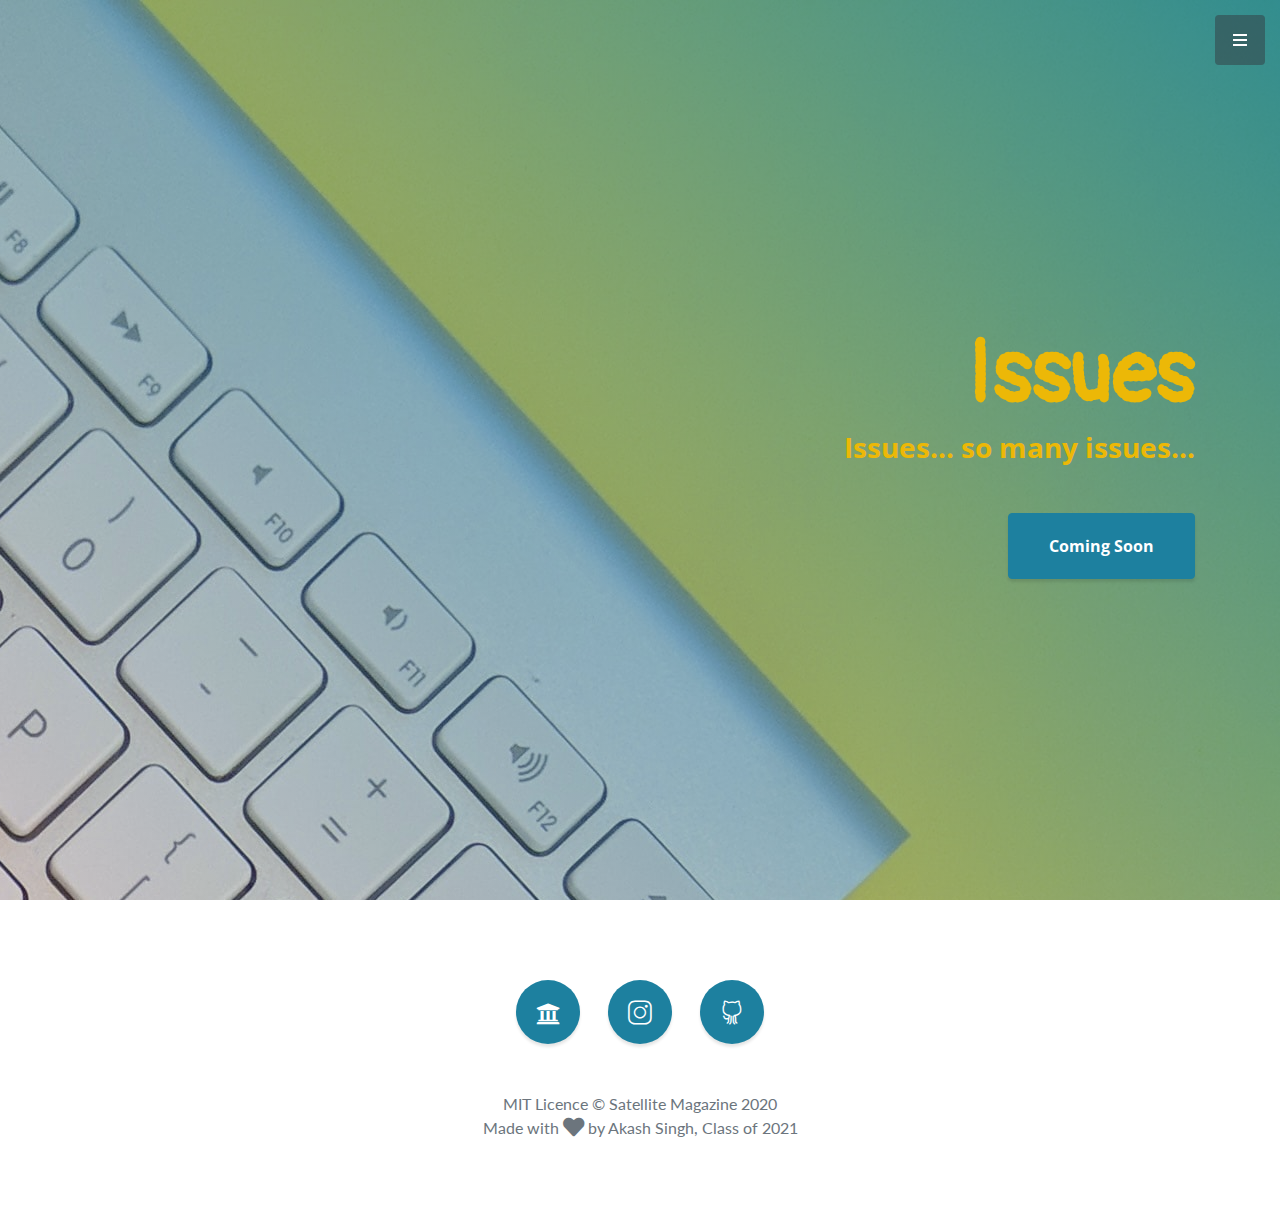
==== commit 151d7284: "Update formatting + style" ====
--- a/src/issue.html
+++ b/src/issue.html
@@ -69,11 +69,11 @@
   </header>
 </body>
   <!-- Footer -->
-  <footer class="footer text-center" style="font-family: lato; background-color:bisque;">
+  <footer class="footer text-center" style="font-family: lato;">
     <div class="container">
       <ul class="list-inline mb-5">
         <li class="list-inline-item">
-          <a class="social-link rounded-circle text-white mr-3" href="#!" target="_blank">
+          <a class="social-link rounded-circle text-white mr-3" href="http://british-school.org/" target="_blank">
             <i class="fa fa-university"></i>
           </a>
         </li>
@@ -83,7 +83,7 @@
           </a>
         </li>
         <li class="list-inline-item">
-          <a class="social-link rounded-circle text-white" href="#!" target="_blank">
+          <a class="social-link rounded-circle text-white" href="https://github.com/NotAkash/Satellite" target="_blank">
             <i class="icon-social-github"></i>
           </a>
         </li>
--- a/css/styles.css
+++ b/css/styles.css
@@ -158,6 +158,20 @@
   list-style: none;
 }
 
+.top-nav-collapse {
+  background-color: #24355C;
+}
+@media (max-width: 768px) {
+  .navbar:not(.top-nav-collapse) {
+    background-color: #24355C;
+  }
+}
+@media (min-width: 800px) and (max-width: 850px) {
+  .navbar:not(.top-nav-collapse) {
+    background-color: #24355C;
+  }
+}
+
 .sidebar-nav li.sidebar-nav-item a {
   display: block;
   text-decoration: none;
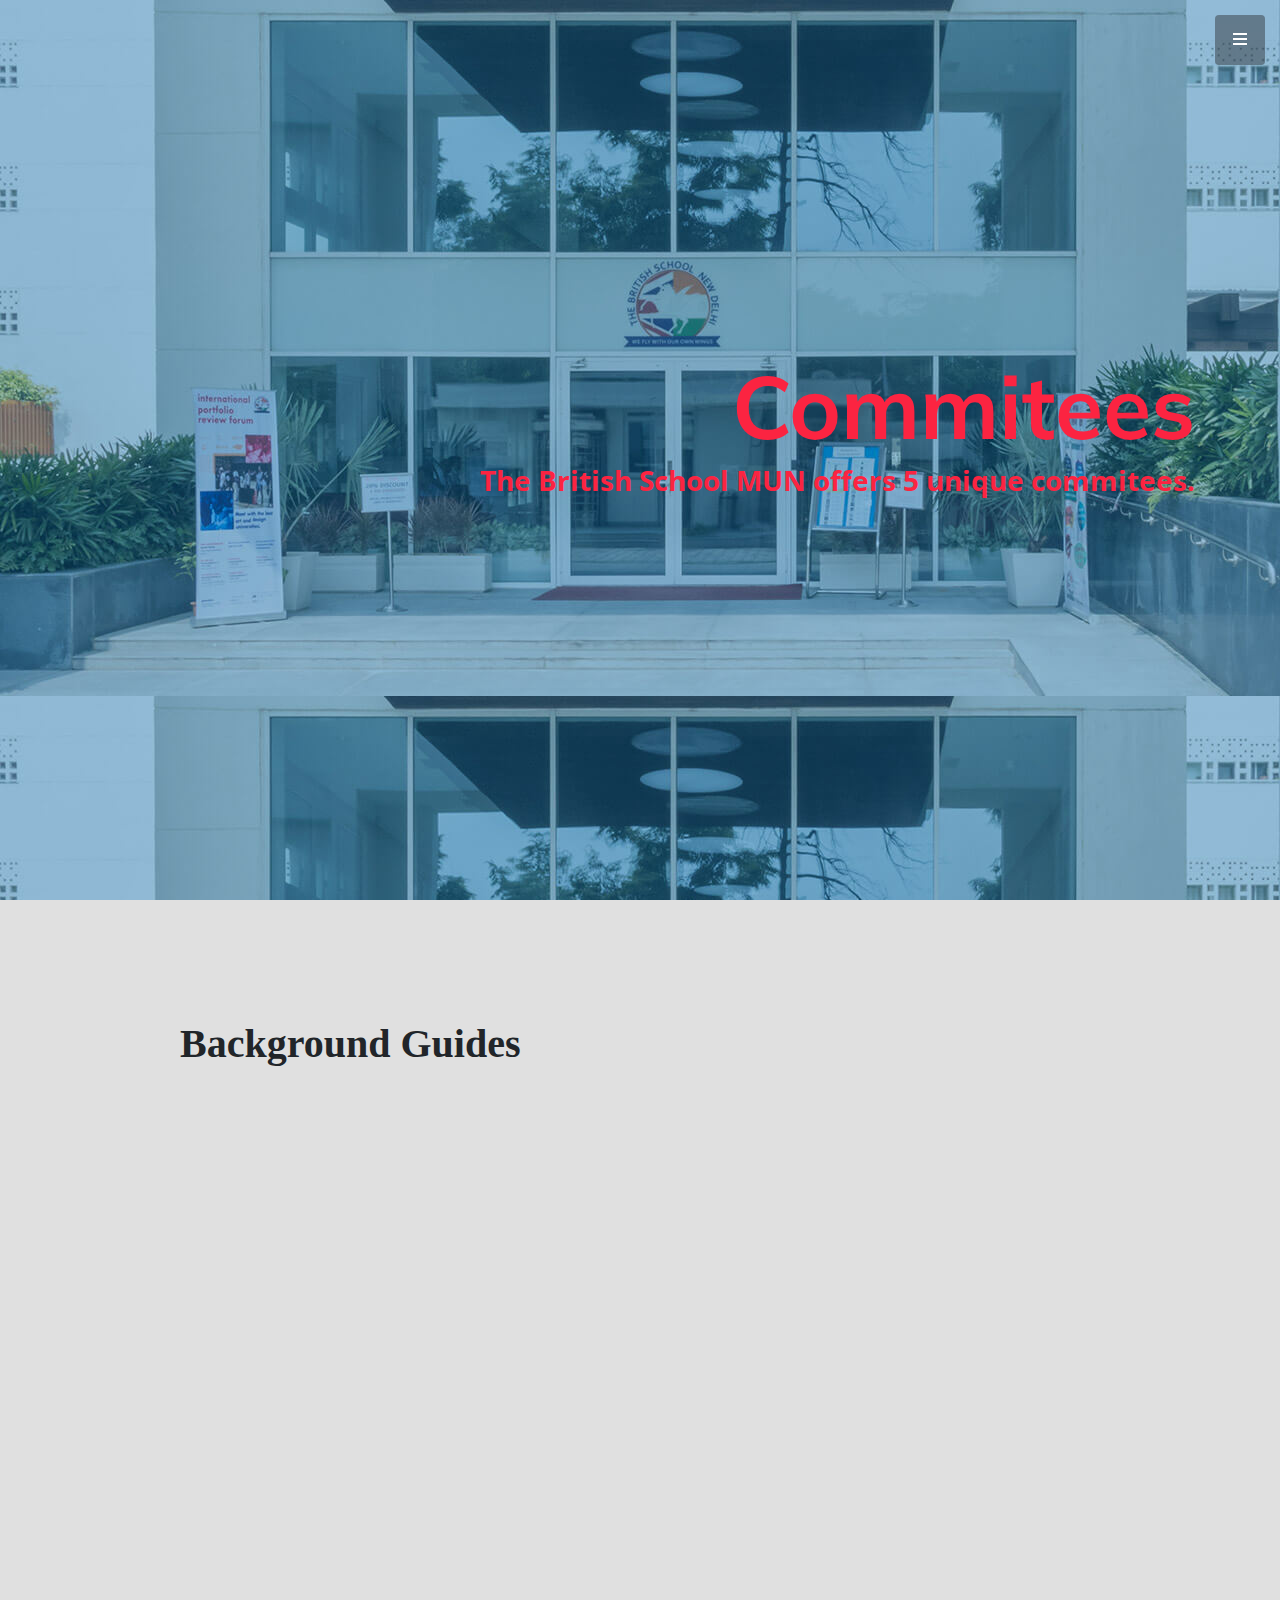
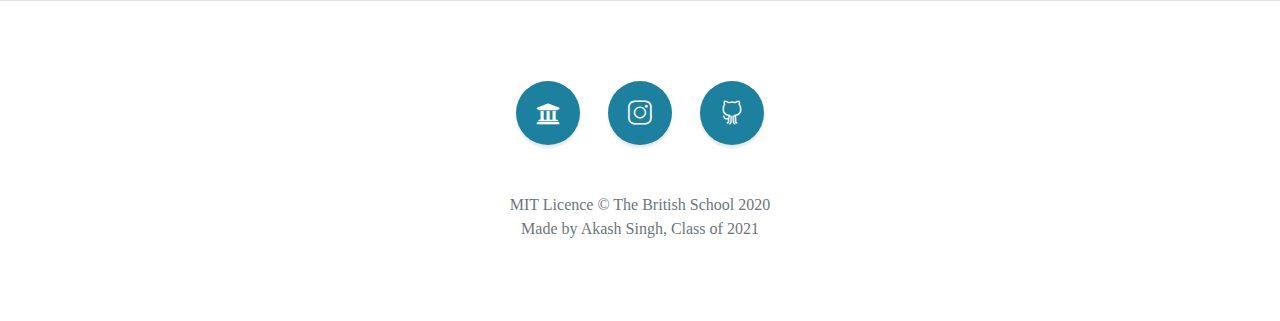
==== commit 4b08cc1d: "Add files via upload" ====
--- a/src/issue.html
+++ b/src/issue.html
@@ -1,115 +1,129 @@
-<!DOCTYPE html>
-<html lang="en">
-
-<head>
-
-  <meta charset="utf-8">
-  <meta name="viewport" content="width=device-width, initial-scale=1, shrink-to-fit=no">
-  <meta name="description" content="">
-  <meta name="author" content="">
-  <link href="https://fonts.googleapis.com/css2?family=Lato:wght@900&family=Pangolin&display=swap" rel="stylesheet">
-
-
-  <title>Satellite - Student Council Magazine</title>
-
-  <!-- Bootstrap Core CSS -->
-  <link href="../vendor/bootstrap/css/bootstrap.min.css" rel="stylesheet">
-
-  <!-- Custom Fonts -->
-  <link href="../vendor/fontawesome-free/css/all.min.css" rel="stylesheet" type="text/css">
-  <link href="../vendor/simple-line-icons/css/simple-line-icons.css" rel="stylesheet">
-
-  <!-- Custom CSS -->
-  <link href="../css/styles.min.css" rel="stylesheet">
-  <link href="../css/styles.css" rel="stylesheet">
-
-</head>
-
-<body id="page-top" style="font-family:'Open Sans';">
-
-  <!-- Navigation -->
-  <a class="menu-toggle rounded" href="#">
-    <i class="fas fa-bars"></i>
-  </a>
-  <nav id="sidebar-wrapper">
-    <ul class="sidebar-nav">
-      <li class="sidebar-brand">
-        <a class="js-scroll-trigger" href="../index.html#page-top" style="font-family:'Pangolin';">Satellite</a>
-      </li>
-      <li class="sidebar-nav-item">
-        <a class="js-scroll-trigger" href="../index.html#page-top">Home</a>
-      </li>
-      <li class="sidebar-nav-item">
-        <a class="js-scroll-trigger" href="../index.html#about">About</a>
-      </li>
-      <li class="sidebar-nav-item">
-        <a class="js-scroll-trigger" href="../index.html#services">Team</a>
-      </li>
-      <li class="sidebar-nav-item">
-        <a class="js-scroll-trigger" href="../index.html#callout">Magazine</a>
-      </li>
-      <li class="sidebar-nav-item">
-        <a class="js-scroll-trigger" href="../index.html#contact">Contact</a>
-      </li>
-    </ul>
-  </nav>
-
-  <!-- Header -->
-  <header class="masthead d-flex" 
-  style="background: linear-gradient(225deg, #087fa3d3  00%, rgba(65, 0, 0, 0.1) 100%), url('../img/yellow3.jpg');
-        background-position: right top;">
-    <div class="container text-right my-auto">
-      <h1 class="mb-1" style="font-family:'Pangolin';">Issues</h1>
-      <h3 class="mb-5">
-        Issues... so many issues...
-      </h3>
-      <a class="btn btn-primary btn-xl js-scroll-trigger" href="#issues">Coming Soon</a>
-    </div>
-    <div class="overlay"></div>
-  </header>
-</body>
-  <!-- Footer -->
-  <footer class="footer text-center" style="font-family: lato;">
-    <div class="container">
-      <ul class="list-inline mb-5">
-        <li class="list-inline-item">
-          <a class="social-link rounded-circle text-white mr-3" href="http://british-school.org/" target="_blank">
-            <i class="fa fa-university"></i>
-          </a>
-        </li>
-        <li class="list-inline-item">
-          <a class="social-link rounded-circle text-white mr-3" href="https://www.instagram.com/satellitemagazine_tbs/" target="_blank">
-            <i class="icon-social-instagram"></i>
-          </a>
-        </li>
-        <li class="list-inline-item">
-          <a class="social-link rounded-circle text-white" href="https://github.com/NotAkash/Satellite" target="_blank">
-            <i class="icon-social-github"></i>
-          </a>
-        </li>
-      </ul>
-      <p class="text-muted mb-0">MIT Licence &copy; Satellite Magazine 2020</p>
-      <p class="text-muted  mb-0">Made with
-        <i class="fa fa-lg fa-heart"></i>
-        by Akash Singh, Class of 2021</p>
-    </div>
-  </footer>
-
-  <!-- Scroll to Top Button-->
-  <a class="scroll-to-top rounded js-scroll-trigger" href="#page-top">
-    <i class="fas fa-angle-up"></i>
-  </a>
-
-  <!-- Bootstrap core JavaScript -->
-  <script src="../vendor/jquery/jquery.min.js"></script>
-  <script src="../vendor/bootstrap/js/bootstrap.bundle.min.js"></script>
-
-  <!-- Plugin JavaScript -->
-  <script src="../vendor/jquery-easing/jquery.easing.min.js"></script>
-
-  <!-- Custom scripts for this template -->
-  <script src="../js/script.min.js"></script>
-
-</body>
-
-</html>
+<!DOCTYPE html>
+<html lang="en">
+
+<head>
+
+  <meta charset="utf-8">
+  <meta name="viewport" content="width=device-width, initial-scale=1, shrink-to-fit=no">
+  <meta name="description" content="Commitees">
+  <meta name="author" content="">
+
+  <link href="https://fonts.googleapis.com/css2?family=Mulish&family=Open+Sans&display=swap" rel="stylesheet">
+
+
+  <title>BSMUN20 - Commitees</title>
+
+  <!-- Plugin CSS -->
+  <link href="../vendor/bootstrap/css/bootstrap.min.css" rel="stylesheet">
+  <link href="../vendor/mdbootstrap/css/mdb.lite.css" rel="stylesheet">
+  
+  <!-- Custom Fonts -->
+  <link href="../vendor/fontawesome-free/css/all.min.css" rel="stylesheet" type="text/css">
+  <link href="../vendor/simple-line-icons/css/simple-line-icons.css" rel="stylesheet">
+
+  <!-- Custom CSS -->
+  
+  <link href="../css/styles.css" rel="stylesheet">
+  
+</head>
+
+<body id="page-top" >
+
+  <!-- Navigation -->
+  <a class="menu-toggle rounded" href="#">
+    <i class="fas fa-bars"></i>
+  </a>
+  <nav id="sidebar-wrapper">
+    <ul class="sidebar-nav">
+      <li class="sidebar-brand">
+        <a class="js-scroll-trigger" href="../index.html#page-top" style="font-family:'Mulish';">BSMUN'20</a>
+      </li>
+      <li class="sidebar-nav-item">
+        <a class="js-scroll-trigger" href="../index.html#page-top">Home</a>
+      </li>
+      <li class="sidebar-nav-item">
+        <a class="js-scroll-trigger" href="../index.html#about">About</a>
+      </li>
+      <!-- <li class="sidebar-nav-item">
+        <a class="js-scroll-trigger" href="../index.html#services">Team</a>
+      </li> -->
+      <li class="sidebar-nav-item">
+        <a class="js-scroll-trigger" href="../src/issue.html">Commitees</a>
+      </li>
+      <li class="sidebar-nav-item">
+        <a class="js-scroll-trigger" href="../index.html#contact">Contact</a>
+      </li>
+    </ul>
+  </nav>
+
+  <!-- Header -->
+  <header class="masthead d-flex" 
+  style="background:url('../img/slide7.jpg');
+        background-position: center top;">
+    <div class="container text-right my-auto">
+      <h1 class="mb-1" style="font-family:'Mulish';">Commitees</h1>
+      <h3 style="font-family: Open Sans;" class="mb-5">
+        The British School MUN offers 5 unique commitees. 
+      </h3>
+      <!-- <a class="btn btn-primary btn-xl js-scroll-trigger" href="#issues">Coming Soon</a> -->
+    </div>
+    <div class="overlay"></div>
+  </header>
+
+  <section class="content-section bg-light" id="about">
+    <div class="container text-center">
+      <div class="row">
+        <div class="col-lg-10 mx-auto">
+          <h1 style="text-align: left;">Background Guides</h1>  <br><br>  
+          <iframe src="https://drive.google.com/embeddedfolderview?id=1hvy9tYwXAmBZMNuRohZb-3pEcK55_P8d#list" style="width:100%; height:350px; border:0;"></iframe>
+        </div>
+      </div>
+    </div>
+  </section>
+
+</body>
+  <!-- Footer -->
+  <footer class="footer text-center">
+    <div class="container">
+      <ul class="list-inline mb-5">
+        <li class="list-inline-item">
+          <a class="social-link rounded-circle text-white mr-3" href="#!" target="_blank">
+            <i class="fa fa-university"></i>
+          </a>
+        </li>
+        <li class="list-inline-item">
+          <a class="social-link rounded-circle text-white mr-3" href="https://www.instagram.com/britishschool_newdelhi/" target="_blank">
+            <i class="icon-social-instagram"></i>
+          </a>
+        </li>
+        <li class="list-inline-item">
+          <a class="social-link rounded-circle text-white" href="#!" target="_blank">
+            <i class="icon-social-github"></i>
+          </a>
+        </li>
+      </ul>
+      <p class="text-muted mb-0">MIT Licence &copy; The British School 2020</p>
+      <p class="text-muted  mb-0">Made
+        by Akash Singh, Class of 2021</p>
+    </div>
+  </footer>
+
+  <!-- Scroll to Top Button-->
+  <a class="scroll-to-top rounded js-scroll-trigger" href="#page-top">
+    <i class="fas fa-angle-up"></i>
+  </a>
+
+  <!-- Bootstrap core JavaScript -->
+  <script src="../vendor/jquery/jquery.min.js"></script>
+  <script src="../vendor/bootstrap/js/bootstrap.bundle.min.js"></script>
+  
+  <!-- Plugin JavaScript -->
+  <script src="../vendor/jquery-easing/jquery.easing.min.js"></script>
+  <script src="../vendor/mdbootstrap/js/popper.min.js"></script>
+  <script src="../vendor/mdbootstrap/js/mdb.min.js"></script>
+
+  <!-- Custom scripts -->
+  <script src="../js/scripts.min.js"></script>
+</body>
+
+</html>
--- a/css/styles.css
+++ b/css/styles.css
@@ -6,16 +6,18 @@
 
 
 
-@import url('https://fonts.googleapis.com/css2?family=Open+Sans&family=Oswald&family=Raleway&family=Roboto&display=swap');
+ @import url('https://fonts.googleapis.com/css2?family=Mulish&family=Open+Sans&display=swap');
+/*
+#301d5f  - Blue
+#fb2441  - RED
+*/
 
 body,
 html {
   width: 100%;
   height: 100%;
-  font-family: Lato;
-}
-
-
+  font-family: 'Mulish', sans-serif;
+}
 
 .img-responsive {
   height: auto;
@@ -107,15 +109,15 @@
 }
 
 .masthead {
-  min-height: 30rem;
-  color: #ecb807;
+  min-height: 50rem;
+  color:#fb2441;
   position: relative;
   display: table;
   width: 100%;
   height: auto;
   padding-top: 8rem;
   padding-bottom: 8rem;
-  background: linear-gradient(45deg, rgba(0, 64, 83, 0.767)  040%, rgba(65, 0, 0, 0.1) 45%), url("../img/space.jpg") fixed;
+  background: url("../img/space.jpg") fixed;
   background-position: center center;
   background-repeat: no-repeat;
   background-size: cover;
@@ -145,7 +147,7 @@
   height: 100%;
   transition: all 0.4s ease 0s;
   transform: translateX(250px);
-  background: #1D809F;
+  background: #301d5f;
   border-left: 1px solid rgba(255, 255, 255, 0.1);
 }
 
@@ -159,16 +161,16 @@
 }
 
 .top-nav-collapse {
-  background-color: #24355C;
+  background-color: #301d5f;
 }
 @media (max-width: 768px) {
   .navbar:not(.top-nav-collapse) {
-    background-color: #24355C;
+    background-color: #301d5f;
   }
 }
 @media (min-width: 800px) and (max-width: 850px) {
   .navbar:not(.top-nav-collapse) {
-    background-color: #24355C;
+    background-color: #301d5f;
   }
 }
 
@@ -385,8 +387,8 @@
 }
 
 .btn-secondary {
-  background-color: #ecb807 !important;
-  border-color: #ecb807 !important;
+  background-color: #fb2441 !important;
+  border-color: #fb2441 !important;
   color: #fff !important;
 }
 
@@ -409,7 +411,7 @@
 }
 
 .bg-secondary{
-  background-color: #ecb807 !important;
+  background-color: #fb2441 !important;
 }
 
 .text-primary {
@@ -417,5 +419,5 @@
 }
 
 .text-secondary {
-  color: #ecb807 !important;
-}
+  color: #b9182e !important;
+}
